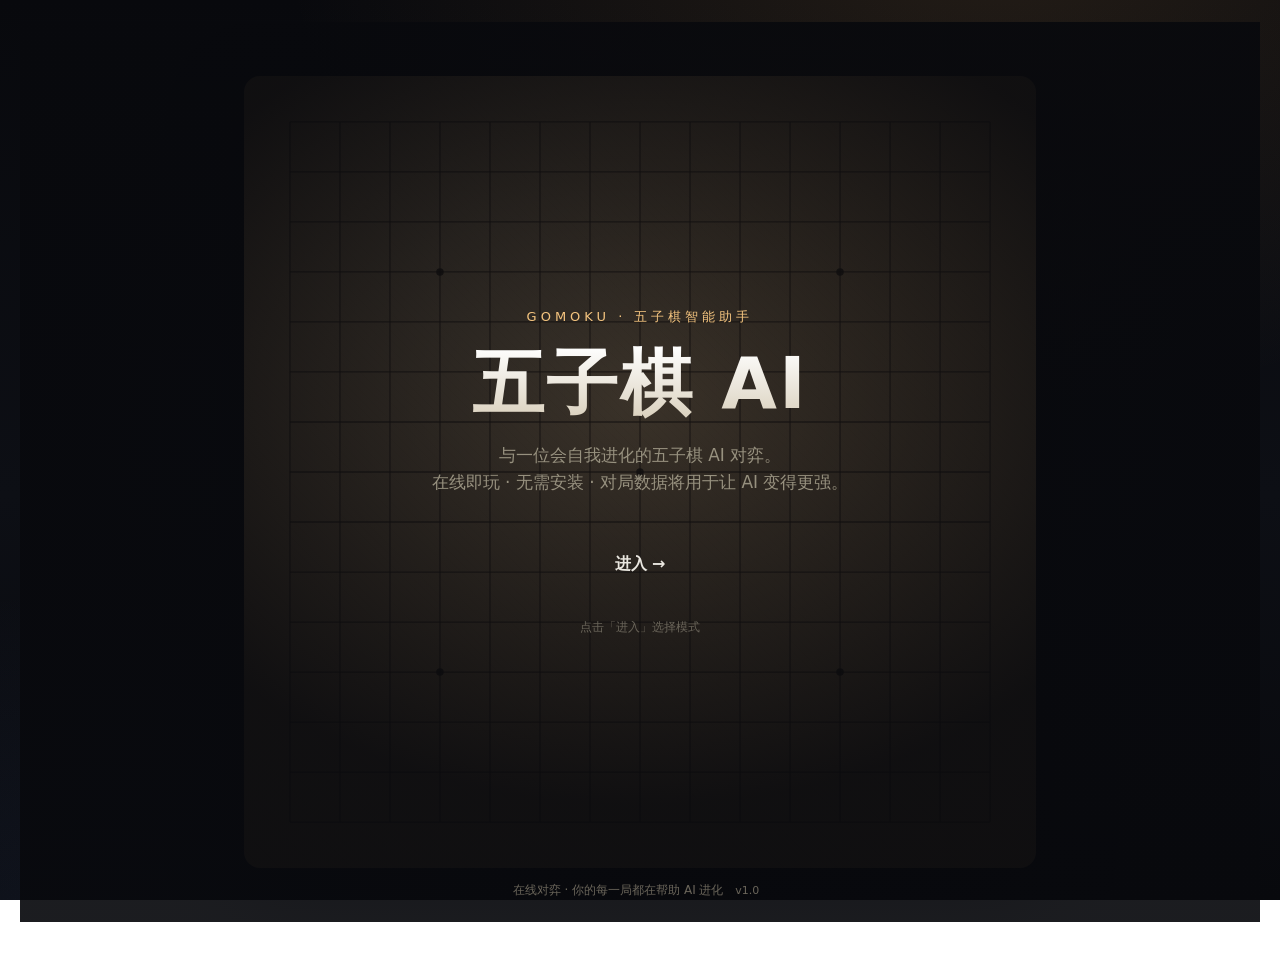
==== web/index.html @ 96d910c7 "五子棋 AI web 版：人机对弈 + 在线学习 + 实验室调参 + 网友对局采集" ====
<!DOCTYPE html>
<html lang="zh-CN">
<head>
<meta charset="UTF-8">
<meta name="viewport" content="width=device-width, initial-scale=1.0">
<title>五子棋 AI · 助手</title>
<link rel="stylesheet" href="static/style.css">
</head>
<body>

<main class="page">
<section class="hero">
  <div class="board-mini"><canvas id="miniBoard"></canvas></div>
  <div class="veil"></div>

  <div class="inner">
    <div class="eyebrow">Gomoku · 五子棋智能助手</div>
    <h1>五子棋 AI</h1>
    <p class="tagline">与一位会自我进化的五子棋 AI 对弈。<br>在线即玩 · 无需安装 · 对局数据将用于让 AI 变得更强。</p>
    <div class="cta">
      <a class="btn-lg primary" href="hub.html" style="text-decoration:none; display:inline-block;">进入 →</a>
    </div>
    <div class="hint">点击「进入」选择模式</div>
  </div>

  <div class="footline">
    在线对弈 · 你的每一局都在帮助 AI 进化
    <span id="ver" class="ver" title="版本">v1.0</span>
  </div>
</section>
</main>

<script src="static/socket.io.min.js"></script>
<script src="config.js"></script>
<script src="static/app.js"></script>
<script>window.PAGE = "landing";</script>
</body>
</html>
---- web/static/style.css ----
/* ============================================================
   五子棋 AI · 助手 —— 深色玻璃拟态 + 暖金木棋
   零构建：纯 CSS，复刻 glassmorphism / shadcn 现代美学。
   设计语言：深黑底 + 径向暖金光晕 + 磨砂玻璃卡片 + 暖金点缀。
   ============================================================ */
:root {
  /* 底色 */
  --bg0: #08090d;
  --bg1: #0d0f15;
  --bg2: #12151d;
  /* 玻璃 */
  --glass: rgba(255, 255, 255, 0.035);
  --glass-strong: rgba(255, 255, 255, 0.06);
  --glass-brd: rgba(255, 255, 255, 0.09);
  --glass-brd-strong: rgba(255, 255, 255, 0.16);
  /* 文字 */
  --text: #eae7e0;
  --muted: #97917f;
  --faint: #6a655a;
  /* 暖金 */
  --gold: #e2a458;
  --gold2: #f4c47f;
  --gold-deep: #b97e38;
  --gold-glow: rgba(226, 164, 88, 0.35);
  /* 功能色 */
  --ok: #3ecf8e;
  --warn: #e8b04b;
  --danger: #ef5f6b;
  /* 棋盘 */
  --wood: #d8ab6f;
  --wood2: #c2945a;
  --wood-dark: #a97a44;
  --radius: 14px;
  --radius-sm: 9px;
}

* { box-sizing: border-box; }

html, body { height: 100%; }

body {
  margin: 0;
  color: var(--text);
  font: 14px/1.6 "Segoe UI", "PingFang SC", "Microsoft YaHei", system-ui, sans-serif;
  background:
    radial-gradient(1200px 800px at 78% -8%, rgba(226, 164, 88, 0.13), transparent 60%),
    radial-gradient(1000px 700px at 8% 108%, rgba(96, 130, 200, 0.10), transparent 55%),
    linear-gradient(180deg, var(--bg0), var(--bg1) 55%, var(--bg0));
  background-attachment: fixed;
  -webkit-font-smoothing: antialiased;
}

a { color: inherit; }

/* ---------- 顶栏（内页） ---------- */
.topbar {
  display: flex; align-items: center; gap: 18px;
  padding: 0 24px; height: 58px;
  background: rgba(18, 21, 29, 0.6);
  backdrop-filter: blur(18px) saturate(140%);
  -webkit-backdrop-filter: blur(18px) saturate(140%);
  border-bottom: 1px solid var(--glass-brd);
  position: sticky; top: 0; z-index: 30;
}
.brand {
  display: flex; align-items: center; gap: 9px;
  font-size: 15px; font-weight: 700; letter-spacing: .4px;
  text-decoration: none; color: var(--text);
}
.brand .mark {
  width: 26px; height: 26px; border-radius: 8px;
  display: grid; place-items: center;
  background: linear-gradient(135deg, var(--gold), var(--gold-deep));
  color: #1a1206; font-size: 15px; font-weight: 800;
  box-shadow: 0 2px 10px var(--gold-glow);
}
.brand .sub { color: var(--faint); font-weight: 400; font-size: 11px; }
.nav { display: flex; gap: 2px; flex: 1; }
.nav a {
  color: var(--muted); text-decoration: none;
  padding: 7px 13px; border-radius: 9px; font-size: 13px;
  transition: color .15s, background .15s;
}
.nav a:hover { background: var(--glass-strong); color: var(--text); }
.nav a.active {
  background: linear-gradient(135deg, rgba(226,164,88,.18), rgba(185,126,56,.12));
  color: var(--gold2); border: 1px solid var(--glass-brd);
}
.nav .back { margin-right: 8px; opacity: .85; }

.conn { display: flex; align-items: center; gap: 7px; font-size: 12px; color: var(--muted); }
.dot { width: 8px; height: 8px; border-radius: 50%; background: var(--danger); }
.dot.on { background: var(--ok); box-shadow: 0 0 10px var(--ok); }

/* 版本号（彩蛋入口） */
.ver {
  font-size: 11px; color: var(--faint); cursor: default;
  user-select: none; padding: 3px 8px; border-radius: 6px;
  transition: color .15s;
}
.ver:hover { color: var(--muted); }
.ver.hot { color: var(--gold2); animation: verPop .3s ease; }
@keyframes verPop { 50% { transform: scale(1.18); } }

/* ---------- 布局 ---------- */
.page { padding: 22px 20px 48px; max-width: 1360px; margin: 0 auto; }
.layout {
  display: grid;
  grid-template-columns: 252px minmax(0, 1fr) 252px;
  gap: 16px;
  align-items: start;
}
@media (max-width: 1200px) {
  .layout { grid-template-columns: 230px minmax(0, 1fr) 230px; }
}
@media (max-width: 980px) {
  .layout { grid-template-columns: 1fr; }
}

.panel {
  background: var(--glass);
  backdrop-filter: blur(14px) saturate(130%);
  -webkit-backdrop-filter: blur(14px) saturate(130%);
  border: 1px solid var(--glass-brd);
  border-radius: var(--radius);
  padding: 18px;
  box-shadow: 0 8px 32px rgba(0,0,0,.35);
}
.panel.side { display: flex; flex-direction: column; gap: 12px; }
.panel h2 {
  font-size: 12px; font-weight: 700; color: var(--muted);
  text-transform: uppercase; letter-spacing: 1px;
  margin: 4px 0 2px; padding-bottom: 8px;
  border-bottom: 1px solid var(--glass-brd);
}
.panel h2:first-child { margin-top: 0; }
.panel h3 { font-size: 13px; color: var(--muted); margin: 16px 0 8px; }

label {
  display: flex; flex-direction: column; gap: 6px;
  font-size: 12px; color: var(--muted);
}
label.check { flex-direction: row; align-items: center; gap: 8px; }
label.row-inline { flex-direction: row; align-items: center; }
label.switchrow { flex-direction: row; align-items: center; gap: 9px; cursor: pointer; color: var(--text); }
label.switchrow input { margin: 0; }
label.switchrow span { color: var(--muted); }

select, input[type=number], input[type=text], input[type=password], button {
  font: inherit;
  background: rgba(255,255,255,.05);
  color: var(--text);
  border: 1px solid var(--glass-brd);
  border-radius: var(--radius-sm);
  padding: 8px 11px;
  outline: none;
  transition: border-color .15s, background .15s;
}
select:focus, input:focus { border-color: var(--gold); background: rgba(255,255,255,.07); }
select[size] { padding: 4px; }
select[size] option { padding: 5px 7px; border-radius: 4px; background: var(--bg2); }
input[type=checkbox] { accent-color: var(--gold); }

button {
  cursor: pointer;
  transition: transform .1s, background .15s, border-color .15s, box-shadow .15s;
  white-space: nowrap; font-weight: 500;
}
button:hover { background: rgba(255,255,255,.1); border-color: var(--glass-brd-strong); }
button:active { transform: translateY(1px); }
button.primary {
  background: linear-gradient(135deg, var(--gold), var(--gold-deep));
  border-color: transparent; color: #1a1206; font-weight: 700;
  box-shadow: 0 4px 18px var(--gold-glow);
}
button.primary:hover { filter: brightness(1.08); box-shadow: 0 6px 24px var(--gold-glow); }
button.ghost { background: transparent; }
button.danger { color: #ffb3b8; border-color: rgba(239,95,107,.35); }
button.danger:hover { background: rgba(239,95,107,.14); }
button.block { width: 100%; }
button:disabled { opacity: .4; cursor: not-allowed; }

.row { display: flex; gap: 8px; }
.row > button { flex: 1; }

.kv { display: flex; flex-direction: column; gap: 5px; }
.kv .k { color: var(--muted); }
.kv .v { color: var(--text); font-variant-numeric: tabular-nums; }
.kv > div { display: flex; justify-content: space-between; gap: 10px; }
.kv > div .v { text-align: right; word-break: break-all; }

.small { font-size: 12px; }
.muted { color: var(--muted); }
.hidden { display: none !important; }
.spacer { flex: 1; }
pre, code, .mono { font-family: "Cascadia Mono", "JetBrains Mono", Consolas, monospace; }
pre.code {
  background: rgba(0,0,0,.3); border: 1px solid var(--glass-brd); border-radius: var(--radius-sm);
  padding: 11px; font-size: 12px; overflow: auto; margin: 0;
  max-height: 230px; white-space: pre-wrap; word-break: break-word;
}

/* ---------- 落地页 ---------- */
.hero {
  min-height: 100vh;
  display: flex; flex-direction: column;
  align-items: center; justify-content: center;
  text-align: center; padding: 40px 24px;
  position: relative; overflow: hidden;
}
.hero .board-mini {
  position: absolute; inset: 0; pointer-events: none; opacity: .5;
}
.hero .board-mini canvas {
  position: absolute; left: 50%; top: 50%;
  transform: translate(-50%, -50%);
  width: min(88vh, 68vw); height: min(88vh, 68vw);
  border-radius: 16px; box-shadow: 0 20px 80px rgba(0,0,0,.6);
}
.hero .veil {
  position: absolute; inset: 0;
  background:
    radial-gradient(60% 60% at 50% 42%, rgba(8,9,13,.55), rgba(8,9,13,.92) 75%);
}
.hero .inner { position: relative; z-index: 2; }
.hero .eyebrow {
  font-size: 13px; letter-spacing: 4px; color: var(--gold2);
  text-transform: uppercase; margin-bottom: 18px;
}
.hero h1 {
  font-size: clamp(40px, 7vw, 72px); margin: 0; font-weight: 800;
  letter-spacing: 2px; line-height: 1.05;
  background: linear-gradient(180deg, #fff, #d9cfbb);
  -webkit-background-clip: text; background-clip: text; color: transparent;
}
.hero .tagline {
  font-size: 17px; color: var(--muted); margin: 20px 0 0; max-width: 560px;
}
.hero .cta { margin-top: 40px; }
.btn-lg {
  font-size: 16px; padding: 15px 44px; border-radius: 14px;
  font-weight: 700;
}
.hero .hint { margin-top: 26px; font-size: 12px; color: var(--faint); }
.hero .footline {
  position: absolute; bottom: 22px; left: 0; right: 0; z-index: 2;
  font-size: 12px; color: var(--faint);
}

/* ---------- 模式选择（hub） ---------- */
.hub { min-height: 100vh; display: flex; flex-direction: column; align-items: center; justify-content: center; padding: 40px 24px; }
.hub h1 { font-size: 26px; font-weight: 700; margin: 0 0 6px; }
.hub .sub { color: var(--muted); margin: 0 0 36px; }
.cards { display: flex; gap: 22px; flex-wrap: wrap; justify-content: center; }
.card {
  width: 300px; padding: 30px 28px; border-radius: 18px;
  background: var(--glass);
  backdrop-filter: blur(16px) saturate(130%);
  -webkit-backdrop-filter: blur(16px) saturate(130%);
  border: 1px solid var(--glass-brd);
  text-decoration: none; color: var(--text);
  display: flex; flex-direction: column; gap: 12px;
  transition: transform .18s, border-color .18s, box-shadow .18s;
  position: relative; overflow: hidden;
}
.card:hover {
  transform: translateY(-5px);
  border-color: var(--glass-brd-strong);
  box-shadow: 0 18px 50px rgba(0,0,0,.5), 0 0 0 1px var(--gold-glow);
}
.card .icon {
  width: 52px; height: 52px; border-radius: 14px;
  display: grid; place-items: center; font-size: 24px;
  background: linear-gradient(135deg, var(--gold), var(--gold-deep));
  color: #1a1206; box-shadow: 0 6px 20px var(--gold-glow);
}
.card.alt .icon {
  background: linear-gradient(135deg, #6b8fd4, #4a5f9e);
  color: #0c1220; box-shadow: 0 6px 20px rgba(107,143,212,.35);
}
.card h2 { font-size: 19px; margin: 4px 0 0; }
.card p { color: var(--muted); font-size: 13px; margin: 0; line-height: 1.5; }
.card .go { margin-top: auto; color: var(--gold2); font-size: 13px; font-weight: 600; }
.card .go::after { content: " →"; }

/* ---------- 棋盘 ---------- */
.boardwrap { display: flex; flex-direction: column; gap: 12px; justify-content: center; }
.statusbar {
  display: flex; align-items: center; gap: 12px;
  font-size: 13px; min-height: 30px; flex-wrap: wrap;
}
.badge {
  background: rgba(255,255,255,.06); border: 1px solid var(--glass-brd);
  padding: 3px 12px; border-radius: 20px; font-size: 12px;
}
.badge.live { border-color: rgba(62,207,142,.5); color: var(--ok); }
.badge.err { border-color: rgba(239,95,107,.5); color: #ff9aa1; }
.badge.think { border-color: rgba(232,176,75,.5); color: var(--warn); }

.board {
  position: relative;
  width: min(64vh, 100%);
  aspect-ratio: 1 / 1;
  margin: 0 auto;
  border-radius: 12px;
  box-shadow: 0 12px 44px rgba(0,0,0,.55), inset 0 0 0 1px rgba(255,255,255,.14);
  user-select: none;
  overflow: hidden;
}
.board canvas { display: block; width: 100%; height: 100%; }

.result {
  text-align: center; font-size: 18px; font-weight: 700;
  padding: 14px; border-radius: 12px;
  background: rgba(255,255,255,.04); border: 1px solid var(--glass-brd);
}
.result.win { border-color: rgba(62,207,142,.5); color: #7ee9b5; }
.result.lose { border-color: rgba(239,95,107,.5); color: #ff9aa1; }
.result.draw { border-color: rgba(232,176,75,.5); color: var(--warn); }

.thinking { color: var(--warn); font-size: 13px; }
.dots::after {
  content: ""; animation: dots 1.2s steps(4, end) infinite;
}
@keyframes dots {
  0% { content: ""; } 25% { content: "."; } 50% { content: ".."; } 75% { content: "..."; }
}

/* ---------- 着法列表 ---------- */
.moves {
  margin: 0; padding-left: 22px; font-size: 12px;
  max-height: 280px; overflow: auto; color: var(--muted);
  font-variant-numeric: tabular-nums;
}
.moves li { padding: 2px 0; }
.moves li.ai { color: var(--gold2); }
.moves li.sync { color: #7e9bd4; }
.moves li:last-child { color: var(--text); font-weight: 600; }

/* ---------- 日志 ---------- */
.log {
  background: rgba(0,0,0,.3); border: 1px solid var(--glass-brd); border-radius: var(--radius-sm);
  padding: 9px 11px; font-size: 12px; height: 190px; overflow: auto;
  font-family: "Cascadia Mono", Consolas, monospace;
}
.log.tall { height: 400px; }
.log .l { padding: 2px 0; color: var(--muted); border-bottom: 1px solid rgba(255,255,255,.04); }
.log .l b { color: var(--text); font-weight: 500; }
.log .l.ok { color: #7ee9b5; }
.log .l.warn { color: var(--warn); }
.log .l.err { color: #ff9aa1; }

/* ---------- 识别预览 ---------- */
.preview {
  background: rgba(0,0,0,.3); border: 1px solid var(--glass-brd); border-radius: var(--radius-sm);
  min-height: 150px; display: flex; align-items: center; justify-content: center;
  overflow: hidden;
}
.preview img, .shot img { display: block; width: 100%; height: auto; }
.shotwrap { display: flex; flex-direction: column; gap: 12px; }
.shot {
  background: rgba(0,0,0,.3); border: 1px solid var(--glass-brd); border-radius: var(--radius-sm);
  min-height: 300px; display: flex; align-items: center; justify-content: center;
  overflow: auto;
}
.gridtext {
  background: rgba(0,0,0,.3); border: 1px solid var(--glass-brd); border-radius: var(--radius-sm);
  padding: 10px; font-size: 12px; margin: 0; overflow: auto; max-height: 300px;
  line-height: 1.35;
}
.statline { display: flex; gap: 22px; flex-wrap: wrap; }
.statline b { color: var(--text); font-weight: 500; }

/* ---------- 实验室解锁 ---------- */
.lockbox {
  max-width: 420px; margin: 60px auto; text-align: center;
}
.lockbox .big { font-size: 40px; margin-bottom: 10px; }
.lockbox input { width: 100%; text-align: center; letter-spacing: 2px; margin: 14px 0; }

.foot {
  text-align: center; color: var(--faint); font-size: 12px;
  padding: 20px 0 26px;
}
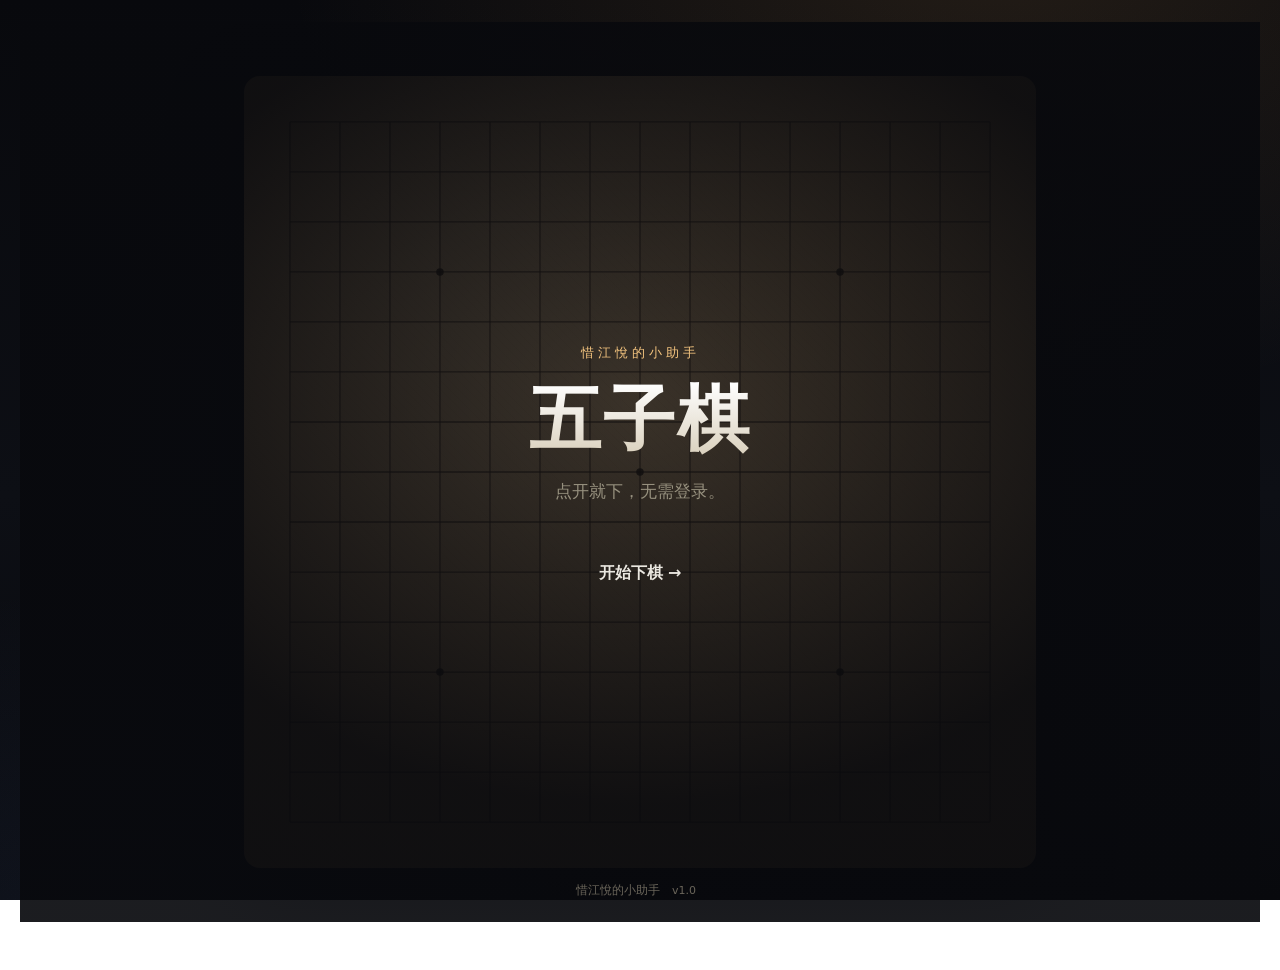
==== commit 1d0584ef: "三档难度重构：实测排名定档，修复右下角落子+提示虚影 - 难度从 5 档砍成 3 档（敷衍/认真/全力），参数由循环赛实测选出而非拍脑袋 - 修复平局兜底总取右下角：同分改为越靠天元越优先，根节点收集" ====
--- a/web/index.html
+++ b/web/index.html
@@ -3,7 +3,7 @@
 <head>
 <meta charset="UTF-8">
 <meta name="viewport" content="width=device-width, initial-scale=1.0">
-<title>五子棋 AI · 助手</title>
+<title>惜江悅的小助手 · 五子棋</title>
 <link rel="stylesheet" href="static/style.css">
 </head>
 <body>
@@ -14,24 +14,22 @@
   <div class="veil"></div>
 
   <div class="inner">
-    <div class="eyebrow">Gomoku · 五子棋智能助手</div>
-    <h1>五子棋 AI</h1>
-    <p class="tagline">与一位会自我进化的五子棋 AI 对弈。<br>在线即玩 · 无需安装 · 对局数据将用于让 AI 变得更强。</p>
+    <div class="eyebrow">惜江悅的小助手</div>
+    <h1>五子棋</h1>
+    <p class="tagline">点开就下，无需登录。</p>
     <div class="cta">
-      <a class="btn-lg primary" href="hub.html" style="text-decoration:none; display:inline-block;">进入 →</a>
+      <a class="btn-lg primary" href="local.html" style="text-decoration:none; display:inline-block;">开始下棋 →</a>
     </div>
-    <div class="hint">点击「进入」选择模式</div>
   </div>
 
   <div class="footline">
-    在线对弈 · 你的每一局都在帮助 AI 进化
+    惜江悅的小助手
     <span id="ver" class="ver" title="版本">v1.0</span>
   </div>
 </section>
 </main>
 
-<script src="static/socket.io.min.js"></script>
-<script src="config.js"></script>
+<script src="static/engine.js"></script>
 <script src="static/app.js"></script>
 <script>window.PAGE = "landing";</script>
 </body>
--- a/web/static/style.css
+++ b/web/static/style.css
@@ -318,6 +318,28 @@
 .result.lose { border-color: rgba(239,95,107,.5); color: #ff9aa1; }
 .result.draw { border-color: rgba(232,176,75,.5); color: var(--warn); }
 
+/* 台词气泡：AI 说话的地方 */
+.persona {
+  margin-top: 12px;
+  padding: 10px 14px;
+  border-radius: 12px;
+  font-size: 13px;
+  line-height: 1.55;
+  background: rgba(255,255,255,.045);
+  border: 1px solid var(--glass-brd);
+  border-left: 3px solid var(--gold);
+  color: var(--text);
+  animation: personaIn .22s ease-out;
+}
+.persona.win { border-left-color: #3ecf8e; }
+.persona.lose { border-left-color: #ef5f6b; }
+.persona.draw { border-left-color: var(--warn); }
+.persona.taunt, .persona.warn { border-left-color: var(--warn); color: var(--warn); }
+@keyframes personaIn {
+  from { opacity: 0; transform: translateY(-4px); }
+  to { opacity: 1; transform: none; }
+}
+
 .thinking { color: var(--warn); font-size: 13px; }
 .dots::after {
   content: ""; animation: dots 1.2s steps(4, end) infinite;
